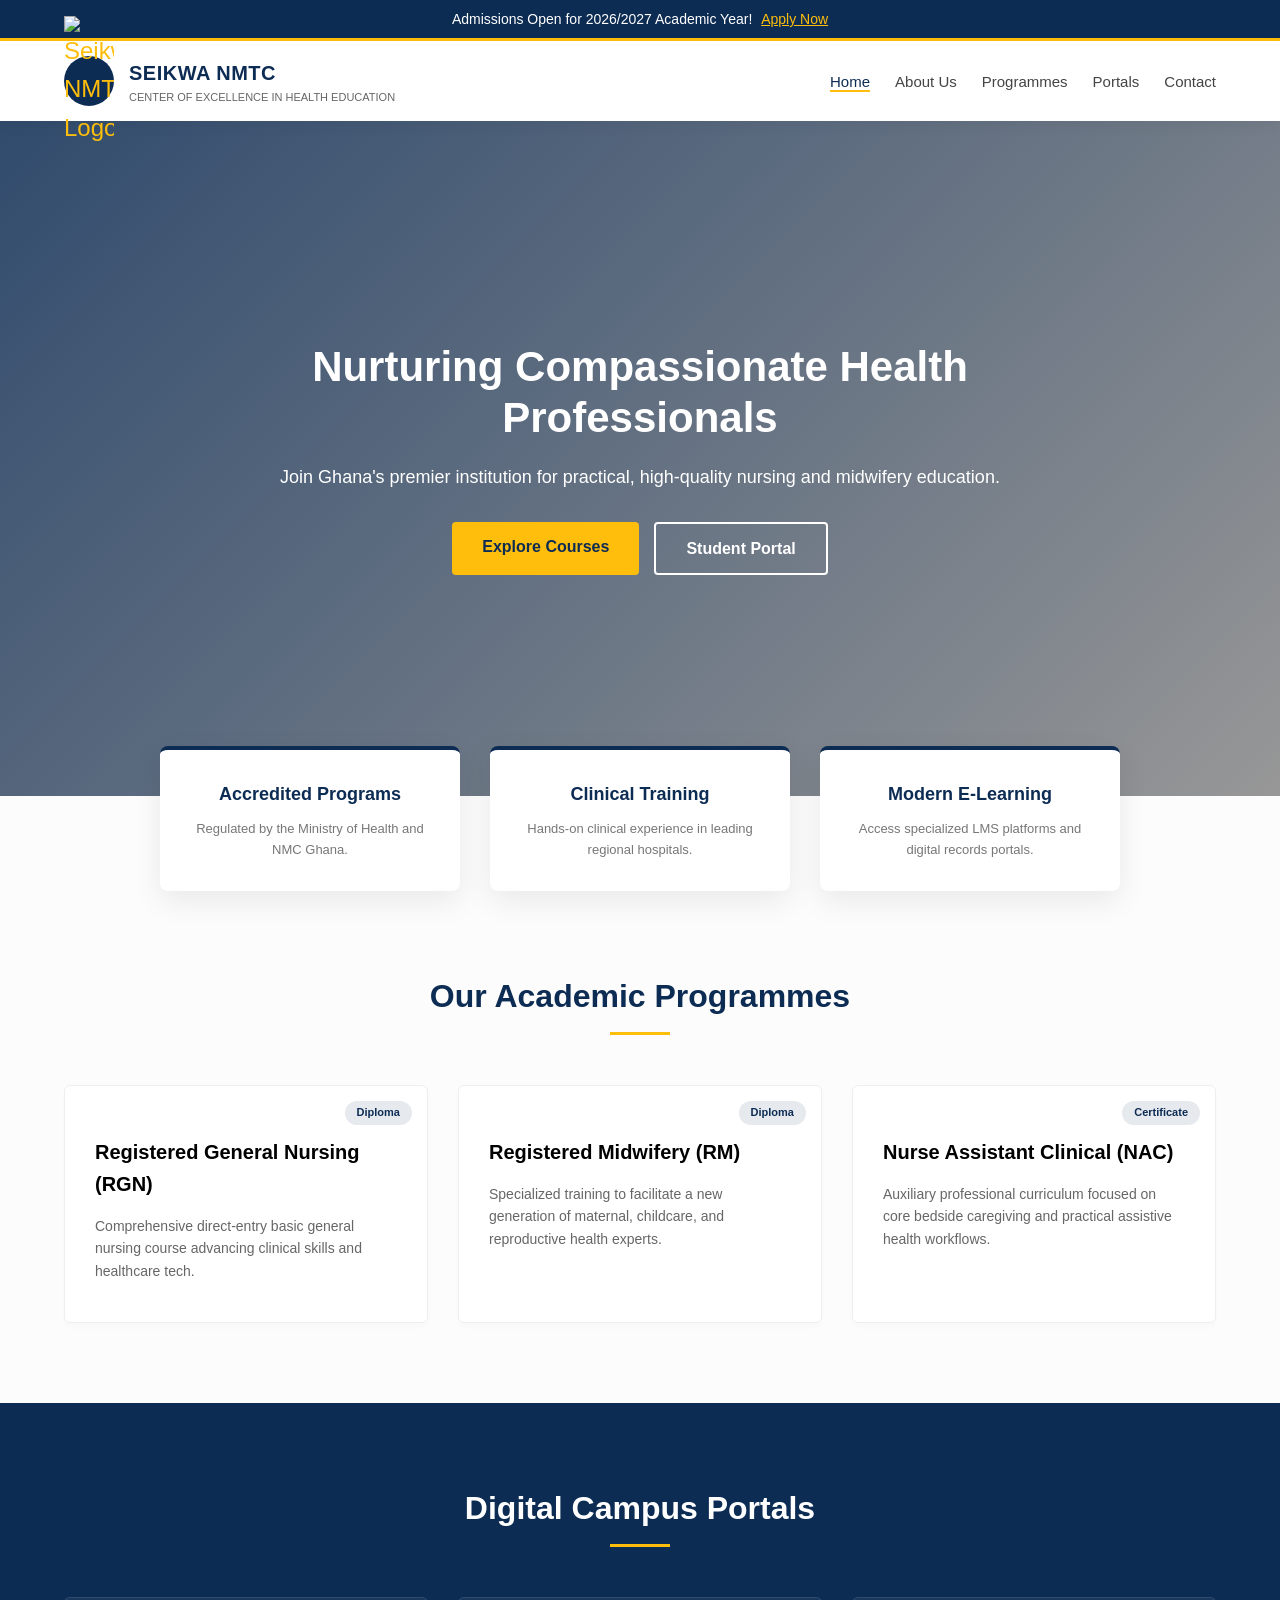
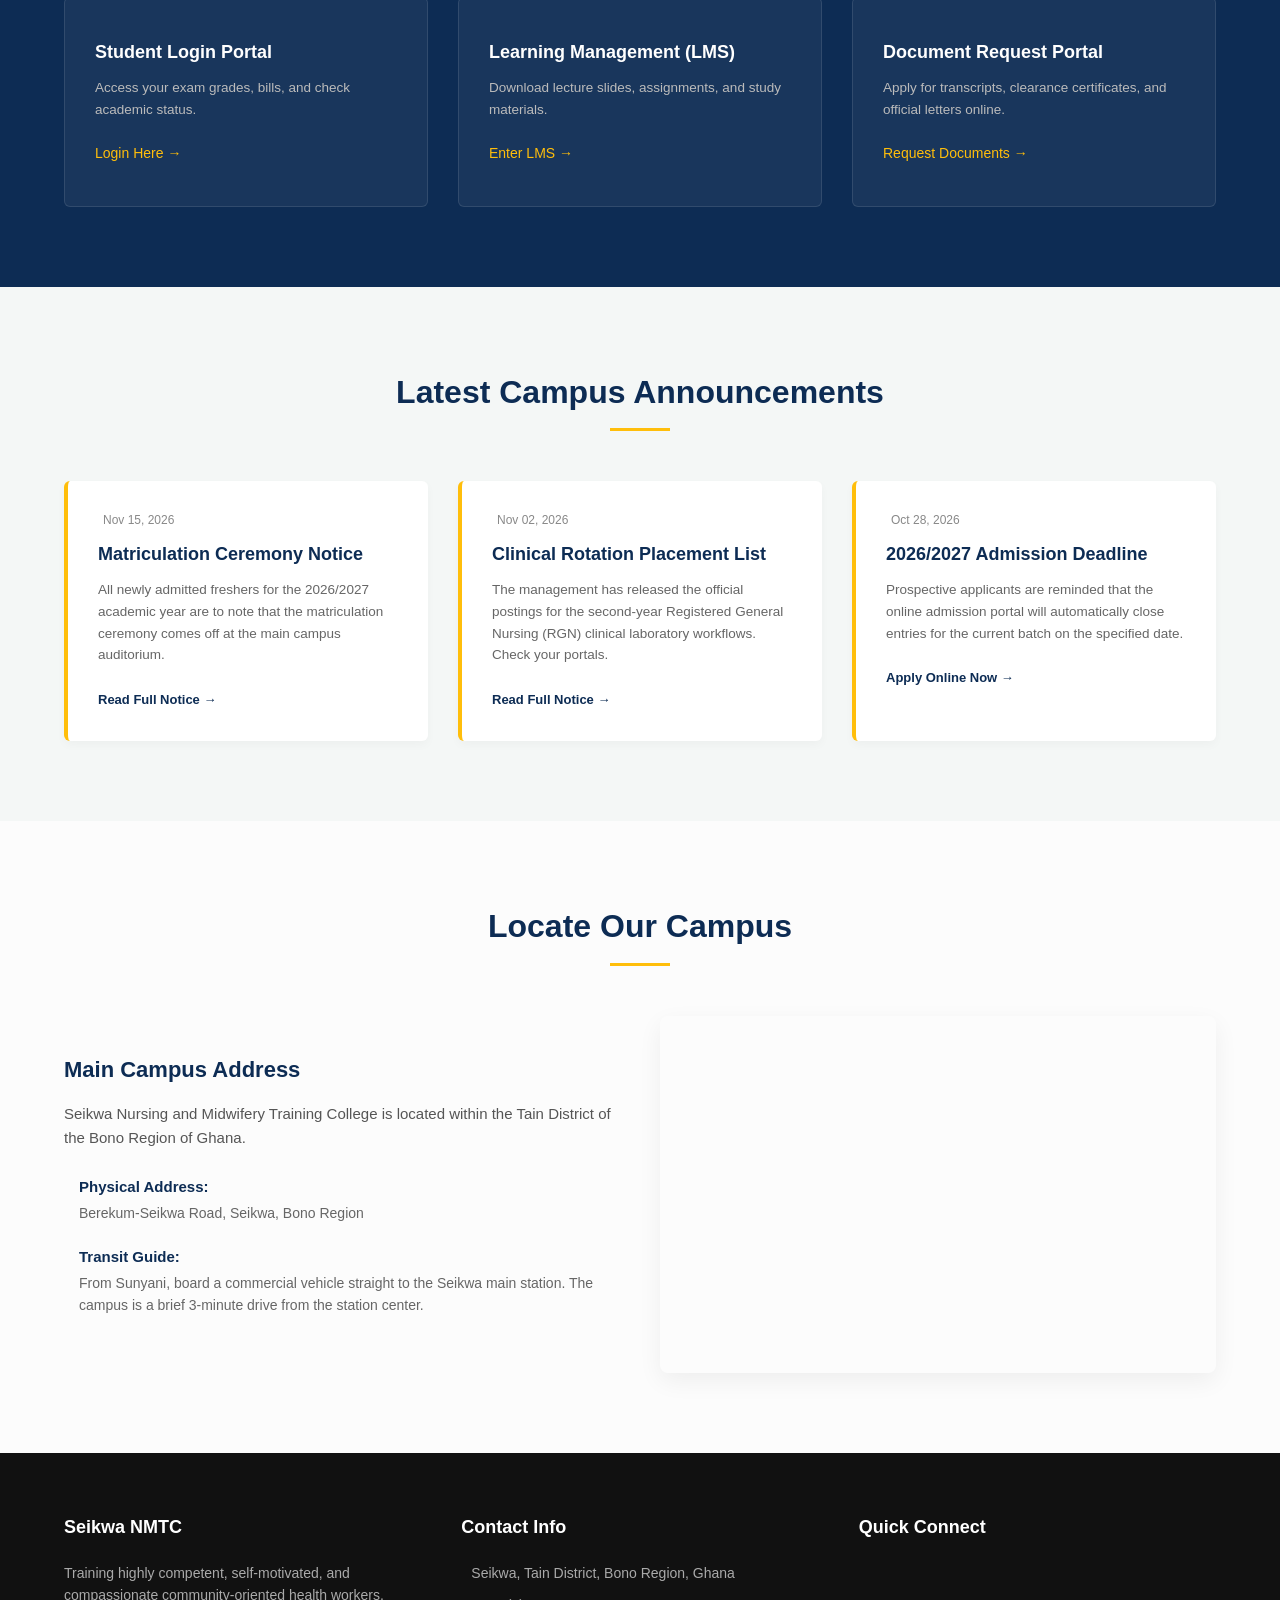
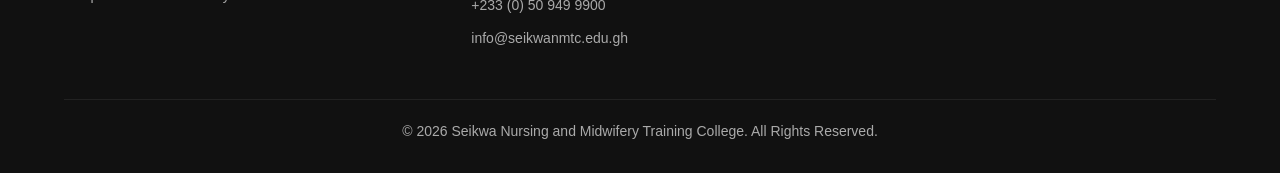
==== index.html @ df24b42f "Add files via upload" ====
<!DOCTYPE html>
<html lang="en">
<head>
    <meta charset="UTF-8">
    <meta name="viewport" content="width=device-width, initial-scale=1.0">
    <title>Seikwa Nursing & Midwifery Training College</title>
    <link rel="stylesheet" href="style.css">
    <!-- Font Awesome for decorative icons -->
    <link rel="stylesheet" href="style.css">

</head>
<body>

    <!-- STU Style Decorative Notice Bar -->
    <div class="top-bar">
        <p><i class="fa-solid fa-bullhorn"></i> Admissions Open for 2026/2027 Academic Year! <a href="#admissions">Apply Now</a></p>
    </div>

    <!-- Main Navigation Header -->
    <header>
        
<div class="logo-area">
            <div class="logo-placeholder">
                <!-- ADD IMAGE CODE HERE -->
                <img src="images/school-logo.png" alt="Seikwa NMTC Logo" style="width: 50px; height: auto;">
            </div>
            <div class="logo-text">
                <h1>SEIKWA NMTC</h1>
                <p>Center of Excellence in Health Education</p>
            </div>
        </div>
        <nav>
            <ul>
                <li><a href="#" class="active">Home</a></li>
                <li><a href="#about">About Us</a></li>
                <li><a href="#programmes">Programmes</a></li>
                <li><a href="#portals">Portals</a></li>
                <li><a href="#contact">Contact</a></li>
            </ul>
        </nav>
    </header>

    <!-- Hero Showcase Section -->
    <section class="hero">
        <div class="hero-overlay"></div>
        <div class="hero-content">
            <h2>Nurturing Compassionate Health Professionals</h2>
            <p>Join Ghana's premier institution for practical, high-quality nursing and midwifery education.</p>
            <div class="hero-buttons">
                <a href="#programmes" class="btn primary-btn">Explore Courses</a>
                <a href="#portals" class="btn secondary-btn">Student Portal</a>
            </div>
        </div>
    </section>

    <!-- Quick Features / Metrics Info Blocks -->
    <section class="metrics">
        <div class="metric-card">
            <i class="fa-solid fa-graduation-cap"></i>
            <h3>Accredited Programs</h3>
            <p>Regulated by the Ministry of Health and NMC Ghana.</p>
        </div>
        <div class="metric-card">
            <i class="fa-solid fa-hospital-user"></i>
            <h3>Clinical Training</h3>
            <p>Hands-on clinical experience in leading regional hospitals.</p>
        </div>
        <div class="metric-card">
            <i class="fa-solid fa-laptop-code"></i>
            <h3>Modern E-Learning</h3>
            <p>Access specialized LMS platforms and digital records portals.</p>
        </div>
    </section>

    <!-- Academic Programmes Section -->
    <section id="programmes" class="section-padding">
        <div class="container">
            <h2 class="section-title">Our Academic Programmes</h2>
            <div class="grid-3">
                <div class="program-card">
                    <div class="prog-tag">Diploma</div>
                    <h3>Registered General Nursing (RGN)</h3>
                    <p>Comprehensive direct-entry basic general nursing course advancing clinical skills and healthcare tech.</p>
                </div>
                <div class="program-card">
                    <div class="prog-tag">Diploma</div>
                    <h3>Registered Midwifery (RM)</h3>
                    <p>Specialized training to facilitate a new generation of maternal, childcare, and reproductive health experts.</p>
                </div>
                <div class="program-card">
                    <div class="prog-tag">Certificate</div>
                    <h3>Nurse Assistant Clinical (NAC)</h3>
                    <p>Auxiliary professional curriculum focused on core bedside caregiving and practical assistive health workflows.</p>
                </div>
            </div>
        </div>
    </section>

    <!-- Quick Portals Grid (Inspired by STU Portal Dashboards) -->
    <section id="portals" class="portal-section">
        <div class="container">
            <h2 class="section-title white-text">Digital Campus Portals</h2>
            <div class="grid-3">
                <div class="portal-box">
                    <i class="fa-solid fa-user-graduate"></i>
                    <h4>Student Login Portal</h4>
                    <p>Access your exam grades, bills, and check academic status.</p>
                    <a href="#" class="portal-link">Login Here →</a>
                </div>
                <div class="portal-box">
                    <i class="fa-solid fa-book-open-reader"></i>
                    <h4>Learning Management (LMS)</h4>
                    <p>Download lecture slides, assignments, and study materials.</p>
                    <a href="#" class="portal-link">Enter LMS →</a>
                </div>
                <div class="portal-box">
                    <i class="fa-solid fa-file-invoice"></i>
                    <h4>Document Request Portal</h4>
                    <p>Apply for transcripts, clearance certificates, and official letters online.</p>
                    <a href="#" class="portal-link">Request Documents →</a>
                </div>
            </div>
        </div>
    </section>
        <!-- Campus News & Announcements Noticeboard (STU Style Layout) -->
    <section id="news" class="section-padding background-light">
        <div class="container">
            <h2 class="section-title">Latest Campus Announcements</h2>
            <div class="grid-3">
                <div class="news-card">
                    <div class="news-date"><i class="fa-regular fa-calendar"></i> Nov 15, 2026</div>
                    <h3>Matriculation Ceremony Notice</h3>
                    <p>All newly admitted freshers for the 2026/2027 academic year are to note that the matriculation ceremony comes off at the main campus auditorium.</p>
                    <a href="#" class="read-more">Read Full Notice →</a>
                </div>
                <div class="news-card">
                    <div class="news-date"><i class="fa-regular fa-calendar"></i> Nov 02, 2026</div>
                    <h3>Clinical Rotation Placement List</h3>
                    <p>The management has released the official postings for the second-year Registered General Nursing (RGN) clinical laboratory workflows. Check your portals.</p>
                    <a href="#" class="read-more">Read Full Notice →</a>
                </div>
                <div class="news-card">
                    <div class="news-date"><i class="fa-regular fa-calendar"></i> Oct 28, 2026</div>
                    <h3>2026/2027 Admission Deadline</h3>
                    <p>Prospective applicants are reminded that the online admission portal will automatically close entries for the current batch on the specified date.</p>
                    <a href="apply.html" class="read-more">Apply Online Now →</a>
                </div>
            </div>
        </div>
    </section>

    <!-- Geographic Location & Transit Section -->
    <section id="location" class="section-padding">
        <div class="container">
            <h2 class="section-title">Locate Our Campus</h2>
            <div class="location-wrapper">
                <div class="location-info">
                    <h3>Main Campus Address</h3>
                    <p>Seikwa Nursing and Midwifery Training College is located within the Tain District of the Bono Region of Ghana.</p>
                    <div class="direction-item">
                        <i class="fa-solid fa-map-location-dot"></i>
                        <div>
                            <strong>Physical Address:</strong>
                            <p>Berekum-Seikwa Road, Seikwa, Bono Region</p>
                        </div>
                    </div>
                    <div class="direction-item">
                        <i class="fa-solid fa-bus"></i>
                        <div>
                            <strong>Transit Guide:</strong>
                            <p>From Sunyani, board a commercial vehicle straight to the Seikwa main station. The campus is a brief 3-minute drive from the station center.</p>
                        </div>
                    </div>
                </div>
                <!-- Interactive Embedded Map Holder -->
                <div class="map-container">
                    <iframe src="https://google.com" width="100%" height="350" style="border:0; border-radius: 8px;" allowfullscreen="" loading="lazy" referrerpolicy="no-referrer-when-downgrade"></iframe>
                </div>
            </div>
        </div>
    </section>


    <!-- Footer Area -->
    <footer id="contact">
        <div class="footer-grid">
            <div>
                <h3>Seikwa NMTC</h3>
                <p>Training highly competent, self-motivated, and compassionate community-oriented health workers.</p>
            </div>
            <div>
                <h3>Contact Info</h3>
                <p><i class="fa-solid fa-location-dot"></i> Seikwa, Tain District, Bono Region, Ghana</p>
                <p><i class="fa-solid fa-phone"></i> +233 (0) 50 949 9900</p>
                <p><i class="fa-solid fa-envelope"></i> info@seikwanmtc.edu.gh</p>
            </div>
            <div>
                <h3>Quick Connect</h3>
                <div class="social-icons">
                    <a href="#"><i class="fa-brands fa-facebook"></i></a>
                    <a href="#"><i class="fa-brands fa-twitter"></i></a>
                    <a href="#"><i class="fa-brands fa-linkedin"></i></a>
                </div>
            </div>
        </div>
        <div class="footer-bottom">
            <p>&copy; 2026 Seikwa Nursing and Midwifery Training College. All Rights Reserved.</p>
        </div>
    </footer>

</body>
</html>
---- style.css ----
/* Universal Base Reset */
@import url('https://googleapis.com');

* {
    margin: 0;
    padding: 0;
    box-sizing: border-box;
    font-family: 'Poppins', sans-serif;
    scroll-behavior: smooth;
}

body {
    background-color: #fcfcfc;
    color: #333;
    line-height: 1.6;
}

/* Decorative Top Notice Bar */
.top-bar {
    background-color: #0d2c54; /* Deep Corporate Blue */
    color: #fff;
    padding: 8px 20px;
    text-align: center;
    font-size: 14px;
    font-weight: 500;
    border-bottom: 3px solid #ffbe0b; /* Bright Accent Gold */
}
.top-bar a {
    color: #ffbe0b;
    text-decoration: underline;
    margin-left: 5px;
}

/* Header & Navigation */
header {
    background: #fff;
    display: flex;
    justify-content: space-between;
    align-items: center;
    padding: 15px 5%;
    box-shadow: 0 4px 15px rgba(0,0,0,0.05);
    position: sticky;
    top: 0;
    z-index: 1000;
}
.logo-area {
    display: flex;
    align-items: center;
    gap: 15px;
}
.logo-placeholder {
    background: #0d2c54;
    color: #ffbe0b;
    width: 50px;
    height: 50px;
    border-radius: 50%;
    display: flex;
    justify-content: center;
    align-items: center;
    font-size: 24px;
}
.logo-text h1 {
    font-size: 20px;
    color: #0d2c54;
    font-weight: 700;
    letter-spacing: 0.5px;
}
.logo-text p {
    font-size: 11px;
    color: #666;
    text-transform: uppercase;
}
nav ul {
    display: flex;
    list-style: none;
    gap: 25px;
}
nav ul li a {
    text-decoration: none;
    color: #444;
    font-weight: 500;
    font-size: 15px;
    transition: color 0.3s;
}
nav ul li a:hover, nav ul li a.active {
    color: #0d2c54;
    border-bottom: 2px solid #ffbe0b;
}

/* Hero Section with Decorative Overlay */
.hero {
    background: url('https://unsplash.com') no-repeat center center/cover;
    height: 75vh;
    position: relative;
    display: flex;
    align-items: center;
    justify-content: center;
    text-align: center;
    color: #fff;
}
.hero-overlay {
    position: absolute;
    top:0; left:0; width:100%; height:100%;
    background: linear-gradient(135deg, rgba(13, 44, 84, 0.85), rgba(0, 0, 0, 0.4));
}
.hero-content {
    position: relative;
    z-index: 2;
    max-width: 800px;
    padding: 0 20px;
}
.hero-content h2 {
    font-size: 42px;
    font-weight: 700;
    margin-bottom: 20px;
    line-height: 1.2;
}
.hero-content p {
    font-size: 18px;
    margin-bottom: 30px;
    font-weight: 300;
}
.hero-buttons {
    display: flex;
    justify-content: center;
    gap: 15px;
}
.btn {
    padding: 12px 30px;
    text-decoration: none;
    font-weight: 600;
    border-radius: 4px;
    transition: transform 0.2s, background 0.3s;
}
.primary-btn {
    background: #ffbe0b;
    color: #0d2c54;
}
.secondary-btn {
    background: transparent;
    color: #fff;
    border: 2px solid #fff;
}
.btn:hover {
    transform: translateY(-3px);
}
.primary-btn:hover { background: #e0a600; }
.secondary-btn:hover { background: #fff; color: #0d2c54; }

/* Metrics Section Blocks */
.metrics {
    display: flex;
    justify-content: center;
    gap: 30px;
    padding: 0 5%;
    margin-top: -50px;
    position: relative;
    z-index: 5;
}
.metric-card {
    background: #fff;
    padding: 30px;
    border-radius: 8px;
    box-shadow: 0 10px 30px rgba(0,0,0,0.08);
    width: 300px;
    text-align: center;
    border-top: 4px solid #0d2c54;
    transition: transform 0.3s;
}
.metric-card:hover { transform: translateY(-5px); }
.metric-card i {
    font-size: 35px;
    color: #ffbe0b;
    margin-bottom: 15px;
}
.metric-card h3 { font-size: 18px; margin-bottom: 10px; color: #0d2c54; }
.metric-card p { font-size: 13px; color: #777; }

/* Reusable Layout utilities */
.section-padding { padding: 80px 5%; }
.container { max-width: 1200px; margin: 0 auto; }
.section-title {
    text-align: center;
    font-size: 32px;
    color: #0d2c54;
    margin-bottom: 50px;
    position: relative;
}
.section-title::after {
    content: '';
    display: block;
    width: 60px;
    height: 3px;
    background: #ffbe0b;
    margin: 10px auto 0;
}
.grid-3 {
    display: grid;
    grid-template-columns: repeat(auto-fit, minmax(300px, 1fr));
    gap: 30px;
}

/* Program Cards Decoration */
.program-card {
    background: #fff;
    padding: 40px 30px;
    border-radius: 6px;
    border: 1px solid #eee;
    box-shadow: 0 4px 6px rgba(0,0,0,0.02);
    position: relative;
    overflow: hidden;
}
.prog-tag {
    position: absolute;
    top: 15px; right: 15px;
    background: rgba(13, 44, 84, 0.1);
    color: #0d2c54;
    padding: 3px 12px;
    border-radius: 20px;
    font-size: 11px;
    font-weight: 600;
}
.program-card h3 { color: #000; font-size: 20px; margin-bottom: 15px; margin-top: 10px; }
.program-card p { color: #666; font-size: 14px; }

/* Campus Portals Section (STU Themed Blue Grid) */
.portal-section {
    background: #0d2c54;
    padding: 80px 5%;
}
.white-text { color: #fff; }
.portal-box {
    background: rgba(255,255,255,0.05);
    padding: 40px 30px;
    border-radius: 6px;
    border: 1px solid rgba(255,255,255,0.1);
    text-align: left;
    transition: background 0.3s;
}
.portal-box:hover { background: rgba(255,255,255,0.1); }
.portal-box i { font-size: 40px; color: #ffbe0b; margin-bottom: 20px; }
.portal-box h4 { color: #fff; font-size: 18px; margin-bottom: 10px; }
.portal-box p { color: #bbb; font-size: 13.5px; margin-bottom: 20px; }
.portal-box .portal-link { color: #ffbe0b; text-decoration: none; font-weight: 500; font-size: 14px; }

/* Footer Design */
footer {
    background: #111;
    color: #aaa;
    padding: 60px 5% 20px;
}
.footer-grid {
    max-width: 1200px;
    margin: 0 auto;
    display: grid;
    grid-template-columns: repeat(auto-fit, minmax(250px, 1fr));
    gap: 40px;
    padding-bottom: 40px;
    border-bottom: 1px solid #222;
}
footer h3 { color: #fff; margin-bottom: 20px; font-size: 18px; }
footer p { font-size: 14px; margin-bottom: 10px; }
footer p i { color: #ffbe0b; margin-right: 10px; }
.social-icons a {
    color: #fff;
    font-size: 20px;
    margin-right: 15px;
    transition: color 0.3s;
}
.social-icons a:hover { color: #ffbe0b; }
.footer-bottom {
    text-align: center;
    padding-top: 20px;
    font-size: 12px;
}
/* Announcements & Noticeboard Custom Styling */
.background-light {
    background-color: #f4f7f6;
}
.news-card {
    background: #fff;
    padding: 30px;
    border-radius: 6px;
    box-shadow: 0 4px 10px rgba(0,0,0,0.03);
    border-left: 4px solid #ffbe0b; /* Decorative Accent Gold Line */
    transition: transform 0.3s ease;
}
.news-card:hover {
    transform: translateY(-5px);
}
.news-date {
    font-size: 12px;
    color: #888;
    margin-bottom: 12px;
    font-weight: 500;
}
.news-date i {
    color: #0d2c54;
    margin-right: 5px;
}
.news-card h3 {
    font-size: 18px;
    color: #0d2c54;
    margin-bottom: 12px;
    line-height: 1.4;
}
.news-card p {
    font-size: 13.5px;
    color: #666;
    margin-bottom: 20px;
}
.read-more {
    font-size: 13px;
    font-weight: 600;
    color: #0d2c54;
    text-decoration: none;
    transition: color 0.2s;
}
.read-more:hover {
    color: #ffbe0b;
}

/* Location split section grid setup */
.location-wrapper {
    display: grid;
    grid-template-columns: 1fr 1fr;
    gap: 40px;
    align-items: center;
}
.location-info h3 {
    color: #0d2c54;
    font-size: 22px;
    margin-bottom: 15px;
}
.location-info > p {
    color: #555;
    font-size: 15px;
    margin-bottom: 25px;
}
.direction-item {
    display: flex;
    gap: 15px;
    margin-bottom: 20px;
}
.direction-item i {
    font-size: 24px;
    color: #ffbe0b;
    margin-top: 3px;
}
.direction-item strong {
    display: block;
    color: #0d2c54;
    font-size: 15px;
    margin-bottom: 3px;
}
.direction-item p {
    font-size: 14px;
    color: #666;
}
.map-container {
    box-shadow: 0 8px 24px rgba(0,0,0,0.06);
    border-radius: 8px;
    overflow: hidden;
}

/* Mobile fix for the map area layout split */
@media (max-width: 768px) {
    .location-wrapper {
        grid-template-columns: 1fr;
        gap: 30px;
    }
}
---- style.css ----
/* Universal Base Reset */
@import url('https://googleapis.com');

* {
    margin: 0;
    padding: 0;
    box-sizing: border-box;
    font-family: 'Poppins', sans-serif;
    scroll-behavior: smooth;
}

body {
    background-color: #fcfcfc;
    color: #333;
    line-height: 1.6;
}

/* Decorative Top Notice Bar */
.top-bar {
    background-color: #0d2c54; /* Deep Corporate Blue */
    color: #fff;
    padding: 8px 20px;
    text-align: center;
    font-size: 14px;
    font-weight: 500;
    border-bottom: 3px solid #ffbe0b; /* Bright Accent Gold */
}
.top-bar a {
    color: #ffbe0b;
    text-decoration: underline;
    margin-left: 5px;
}

/* Header & Navigation */
header {
    background: #fff;
    display: flex;
    justify-content: space-between;
    align-items: center;
    padding: 15px 5%;
    box-shadow: 0 4px 15px rgba(0,0,0,0.05);
    position: sticky;
    top: 0;
    z-index: 1000;
}
.logo-area {
    display: flex;
    align-items: center;
    gap: 15px;
}
.logo-placeholder {
    background: #0d2c54;
    color: #ffbe0b;
    width: 50px;
    height: 50px;
    border-radius: 50%;
    display: flex;
    justify-content: center;
    align-items: center;
    font-size: 24px;
}
.logo-text h1 {
    font-size: 20px;
    color: #0d2c54;
    font-weight: 700;
    letter-spacing: 0.5px;
}
.logo-text p {
    font-size: 11px;
    color: #666;
    text-transform: uppercase;
}
nav ul {
    display: flex;
    list-style: none;
    gap: 25px;
}
nav ul li a {
    text-decoration: none;
    color: #444;
    font-weight: 500;
    font-size: 15px;
    transition: color 0.3s;
}
nav ul li a:hover, nav ul li a.active {
    color: #0d2c54;
    border-bottom: 2px solid #ffbe0b;
}

/* Hero Section with Decorative Overlay */
.hero {
    background: url('https://unsplash.com') no-repeat center center/cover;
    height: 75vh;
    position: relative;
    display: flex;
    align-items: center;
    justify-content: center;
    text-align: center;
    color: #fff;
}
.hero-overlay {
    position: absolute;
    top:0; left:0; width:100%; height:100%;
    background: linear-gradient(135deg, rgba(13, 44, 84, 0.85), rgba(0, 0, 0, 0.4));
}
.hero-content {
    position: relative;
    z-index: 2;
    max-width: 800px;
    padding: 0 20px;
}
.hero-content h2 {
    font-size: 42px;
    font-weight: 700;
    margin-bottom: 20px;
    line-height: 1.2;
}
.hero-content p {
    font-size: 18px;
    margin-bottom: 30px;
    font-weight: 300;
}
.hero-buttons {
    display: flex;
    justify-content: center;
    gap: 15px;
}
.btn {
    padding: 12px 30px;
    text-decoration: none;
    font-weight: 600;
    border-radius: 4px;
    transition: transform 0.2s, background 0.3s;
}
.primary-btn {
    background: #ffbe0b;
    color: #0d2c54;
}
.secondary-btn {
    background: transparent;
    color: #fff;
    border: 2px solid #fff;
}
.btn:hover {
    transform: translateY(-3px);
}
.primary-btn:hover { background: #e0a600; }
.secondary-btn:hover { background: #fff; color: #0d2c54; }

/* Metrics Section Blocks */
.metrics {
    display: flex;
    justify-content: center;
    gap: 30px;
    padding: 0 5%;
    margin-top: -50px;
    position: relative;
    z-index: 5;
}
.metric-card {
    background: #fff;
    padding: 30px;
    border-radius: 8px;
    box-shadow: 0 10px 30px rgba(0,0,0,0.08);
    width: 300px;
    text-align: center;
    border-top: 4px solid #0d2c54;
    transition: transform 0.3s;
}
.metric-card:hover { transform: translateY(-5px); }
.metric-card i {
    font-size: 35px;
    color: #ffbe0b;
    margin-bottom: 15px;
}
.metric-card h3 { font-size: 18px; margin-bottom: 10px; color: #0d2c54; }
.metric-card p { font-size: 13px; color: #777; }

/* Reusable Layout utilities */
.section-padding { padding: 80px 5%; }
.container { max-width: 1200px; margin: 0 auto; }
.section-title {
    text-align: center;
    font-size: 32px;
    color: #0d2c54;
    margin-bottom: 50px;
    position: relative;
}
.section-title::after {
    content: '';
    display: block;
    width: 60px;
    height: 3px;
    background: #ffbe0b;
    margin: 10px auto 0;
}
.grid-3 {
    display: grid;
    grid-template-columns: repeat(auto-fit, minmax(300px, 1fr));
    gap: 30px;
}

/* Program Cards Decoration */
.program-card {
    background: #fff;
    padding: 40px 30px;
    border-radius: 6px;
    border: 1px solid #eee;
    box-shadow: 0 4px 6px rgba(0,0,0,0.02);
    position: relative;
    overflow: hidden;
}
.prog-tag {
    position: absolute;
    top: 15px; right: 15px;
    background: rgba(13, 44, 84, 0.1);
    color: #0d2c54;
    padding: 3px 12px;
    border-radius: 20px;
    font-size: 11px;
    font-weight: 600;
}
.program-card h3 { color: #000; font-size: 20px; margin-bottom: 15px; margin-top: 10px; }
.program-card p { color: #666; font-size: 14px; }

/* Campus Portals Section (STU Themed Blue Grid) */
.portal-section {
    background: #0d2c54;
    padding: 80px 5%;
}
.white-text { color: #fff; }
.portal-box {
    background: rgba(255,255,255,0.05);
    padding: 40px 30px;
    border-radius: 6px;
    border: 1px solid rgba(255,255,255,0.1);
    text-align: left;
    transition: background 0.3s;
}
.portal-box:hover { background: rgba(255,255,255,0.1); }
.portal-box i { font-size: 40px; color: #ffbe0b; margin-bottom: 20px; }
.portal-box h4 { color: #fff; font-size: 18px; margin-bottom: 10px; }
.portal-box p { color: #bbb; font-size: 13.5px; margin-bottom: 20px; }
.portal-box .portal-link { color: #ffbe0b; text-decoration: none; font-weight: 500; font-size: 14px; }

/* Footer Design */
footer {
    background: #111;
    color: #aaa;
    padding: 60px 5% 20px;
}
.footer-grid {
    max-width: 1200px;
    margin: 0 auto;
    display: grid;
    grid-template-columns: repeat(auto-fit, minmax(250px, 1fr));
    gap: 40px;
    padding-bottom: 40px;
    border-bottom: 1px solid #222;
}
footer h3 { color: #fff; margin-bottom: 20px; font-size: 18px; }
footer p { font-size: 14px; margin-bottom: 10px; }
footer p i { color: #ffbe0b; margin-right: 10px; }
.social-icons a {
    color: #fff;
    font-size: 20px;
    margin-right: 15px;
    transition: color 0.3s;
}
.social-icons a:hover { color: #ffbe0b; }
.footer-bottom {
    text-align: center;
    padding-top: 20px;
    font-size: 12px;
}
/* Announcements & Noticeboard Custom Styling */
.background-light {
    background-color: #f4f7f6;
}
.news-card {
    background: #fff;
    padding: 30px;
    border-radius: 6px;
    box-shadow: 0 4px 10px rgba(0,0,0,0.03);
    border-left: 4px solid #ffbe0b; /* Decorative Accent Gold Line */
    transition: transform 0.3s ease;
}
.news-card:hover {
    transform: translateY(-5px);
}
.news-date {
    font-size: 12px;
    color: #888;
    margin-bottom: 12px;
    font-weight: 500;
}
.news-date i {
    color: #0d2c54;
    margin-right: 5px;
}
.news-card h3 {
    font-size: 18px;
    color: #0d2c54;
    margin-bottom: 12px;
    line-height: 1.4;
}
.news-card p {
    font-size: 13.5px;
    color: #666;
    margin-bottom: 20px;
}
.read-more {
    font-size: 13px;
    font-weight: 600;
    color: #0d2c54;
    text-decoration: none;
    transition: color 0.2s;
}
.read-more:hover {
    color: #ffbe0b;
}

/* Location split section grid setup */
.location-wrapper {
    display: grid;
    grid-template-columns: 1fr 1fr;
    gap: 40px;
    align-items: center;
}
.location-info h3 {
    color: #0d2c54;
    font-size: 22px;
    margin-bottom: 15px;
}
.location-info > p {
    color: #555;
    font-size: 15px;
    margin-bottom: 25px;
}
.direction-item {
    display: flex;
    gap: 15px;
    margin-bottom: 20px;
}
.direction-item i {
    font-size: 24px;
    color: #ffbe0b;
    margin-top: 3px;
}
.direction-item strong {
    display: block;
    color: #0d2c54;
    font-size: 15px;
    margin-bottom: 3px;
}
.direction-item p {
    font-size: 14px;
    color: #666;
}
.map-container {
    box-shadow: 0 8px 24px rgba(0,0,0,0.06);
    border-radius: 8px;
    overflow: hidden;
}

/* Mobile fix for the map area layout split */
@media (max-width: 768px) {
    .location-wrapper {
        grid-template-columns: 1fr;
        gap: 30px;
    }
}
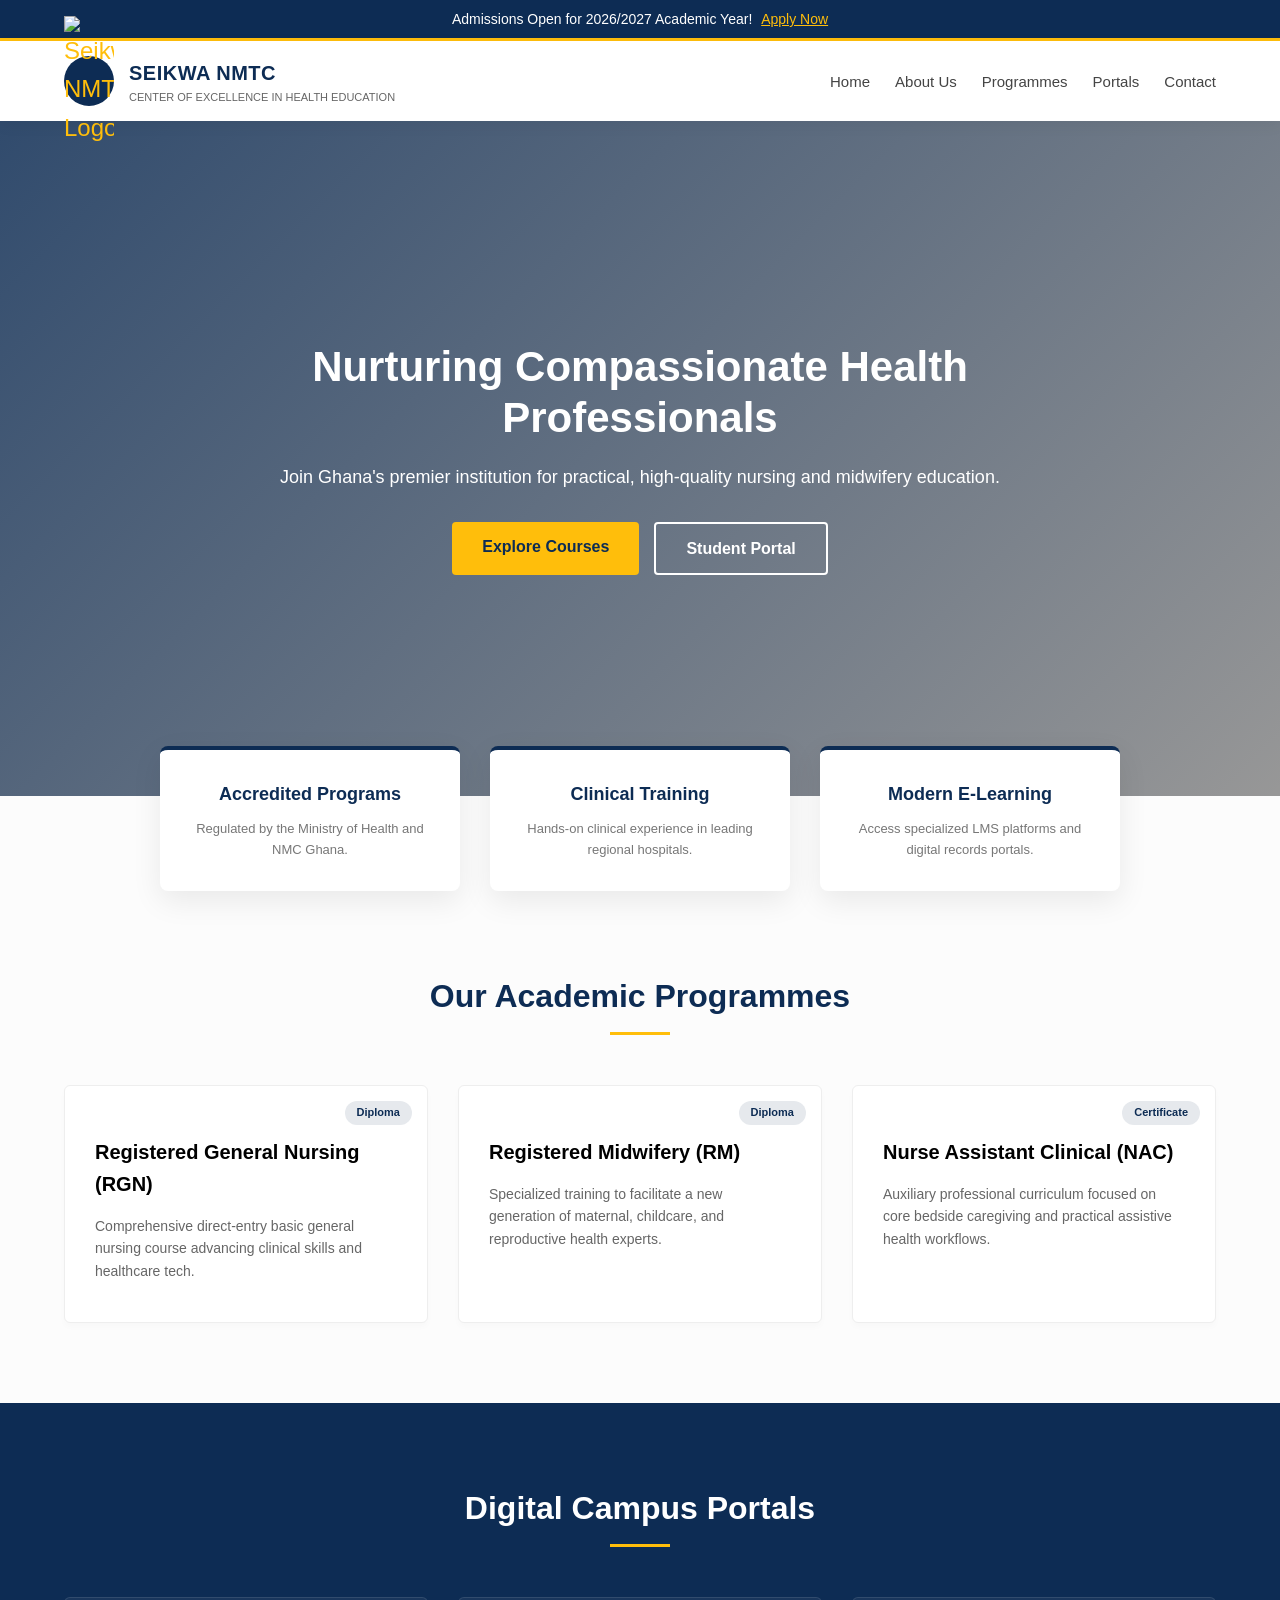
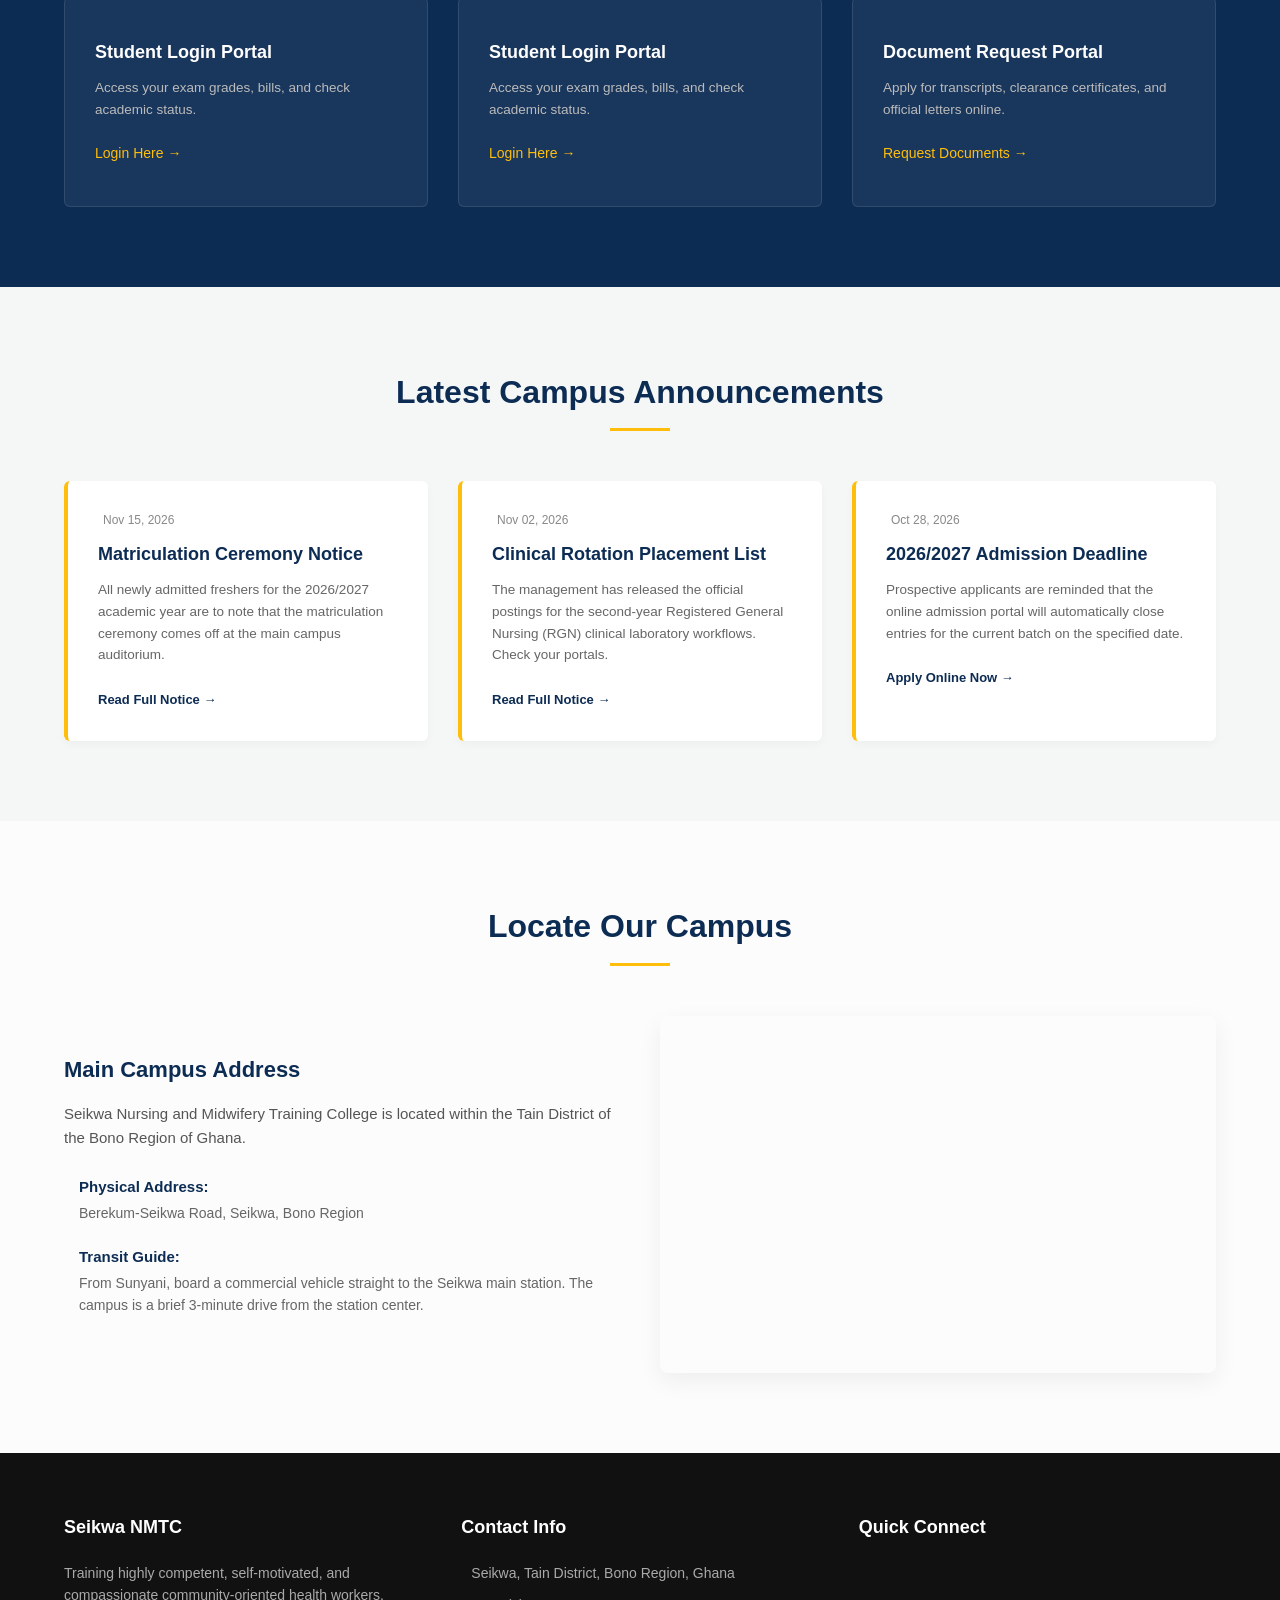
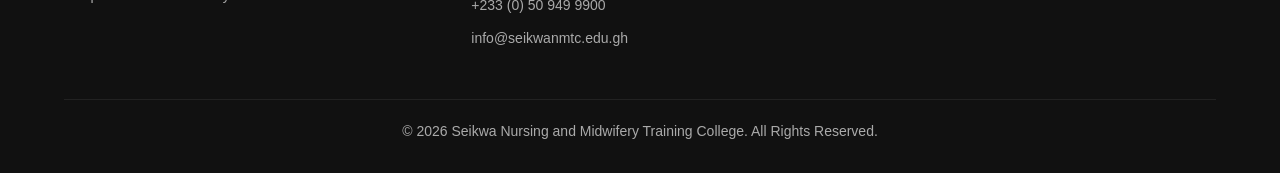
==== commit 8bba6ec3: "Add files via upload" ====
--- a/index.html
+++ b/index.html
@@ -30,14 +30,15 @@
             </div>
         </div>
         <nav>
-            <ul>
-                <li><a href="#" class="active">Home</a></li>
-                <li><a href="#about">About Us</a></li>
-                <li><a href="#programmes">Programmes</a></li>
-                <li><a href="#portals">Portals</a></li>
-                <li><a href="#contact">Contact</a></li>
-            </ul>
-        </nav>
+    <ul>
+        <li><a href="index.html">Home</a></li>
+        <li><a href="about.html">About Us</a></li>
+        <li><a href="#programmes">Programmes</a></li>
+        <li><a href="#portals">Portals</a></li>
+        <li><a href="#contact">Contact</a></li>
+    </ul>
+</nav>
+
     </header>
 
     <!-- Hero Showcase Section -->
@@ -108,11 +109,13 @@
                     <a href="#" class="portal-link">Login Here →</a>
                 </div>
                 <div class="portal-box">
-                    <i class="fa-solid fa-book-open-reader"></i>
-                    <h4>Learning Management (LMS)</h4>
-                    <p>Download lecture slides, assignments, and study materials.</p>
-                    <a href="#" class="portal-link">Enter LMS →</a>
-                </div>
+    <i class="fa-solid fa-user-graduate"></i>
+    <h4>Student Login Portal</h4>
+    <p>Access your exam grades, bills, and check academic status.</p>
+    <!-- UPDATE THIS LINK BELOW -->
+    <a href="portal-login.html" class="portal-link">Login Here →</a>
+</div>
+
                 <div class="portal-box">
                     <i class="fa-solid fa-file-invoice"></i>
                     <h4>Document Request Portal</h4>
--- a/style.css
+++ b/style.css
@@ -370,3 +370,148 @@
         gap: 30px;
     }
 }
+/* Decorative Page Banner Layout Styles */
+.page-banner {
+    background: url('https://unsplash.com') no-repeat center center/cover;
+    height: 30vh;
+    position: relative;
+    display: flex;
+    align-items: center;
+    padding: 0 5%;
+    color: #fff;
+}
+.banner-overlay {
+    position: absolute;
+    top: 0; left: 0; width: 100%; height: 100%;
+    background: linear-gradient(to right, rgba(13, 44, 84, 0.95), rgba(13, 44, 84, 0.4));
+}
+.banner-text {
+    position: relative;
+    z-index: 5;
+}
+.banner-text h2 { font-size: 32px; font-weight: 700; margin-bottom: 5px; }
+.banner-text p a { color: #ffbe0b; text-decoration: none; }
+
+/* About Page Split Grid Layout */
+.about-grid {
+    display: grid;
+    grid-template-columns: 2fr 1fr;
+    gap: 50px;
+}
+.sub-heading {
+    color: #ffbe0b;
+    text-transform: uppercase;
+    font-size: 13px;
+    font-weight: 700;
+    letter-spacing: 1px;
+    display: block;
+    margin-bottom: 5px;
+}
+.about-story h3 { font-size: 28px; color: #0d2c54; margin-bottom: 20px; }
+.about-story p { font-size: 15px; color: #555; margin-bottom: 15px; }
+
+/* Mission / Vision Internal Cards Layout */
+.mv-blocks {
+    display: grid;
+    grid-template-columns: 1fr 1fr;
+    gap: 20px;
+    margin-top: 30px;
+}
+.mv-card {
+    background: #f8faf9;
+    padding: 25px;
+    border-radius: 6px;
+    border-top: 3px solid #ffbe0b;
+}
+.mv-card i { font-size: 24px; color: #0d2c54; margin-bottom: 12px; }
+.mv-card h4 { font-size: 16px; color: #0d2c54; margin-bottom: 8px; }
+.mv-card p { font-size: 13px; color: #666; margin-bottom: 0; }
+
+/* Leadership Directory Sidebar Panel Styles */
+.sidebar-directory {
+    background: #fff;
+    border: 1px solid #eee;
+    padding: 30px;
+    border-radius: 8px;
+    box-shadow: 0 4px 15px rgba(0,0,0,0.02);
+    align-self: start;
+}
+.sidebar-directory h3 { font-size: 18px; color: #0d2c54; margin-bottom: 20px; border-bottom: 2px solid #f4f4f4; padding-bottom: 10px; }
+.leader-tile {
+    display: flex;
+    align-items: center;
+    gap: 15px;
+    margin-bottom: 15px;
+    padding-bottom: 15px;
+    border-bottom: 1px dashed #eee;
+}
+.leader-tile:last-child { border: none; margin: 0; padding: 0; }
+.avatar-box {
+    background: rgba(13, 44, 84, 0.05);
+    color: #0d2c54;
+    width: 45px; height: 45px;
+    border-radius: 50%;
+    display: flex; justify-content: center; align-items: center;
+    font-size: 18px;
+}
+.leader-tile h5 { font-size: 14px; color: #111; }
+.leader-tile p { font-size: 12px; color: #777; }
+
+/* Secure Campus Student Hub Portal Login Layout */
+.portal-body-bg {
+    background: linear-gradient(135deg, #0d2c54 0%, #061529 100%);
+    min-height: 100vh;
+    display: flex;
+    justify-content: center;
+    align-items: center;
+    padding: 20px;
+}
+.login-wrapper-box {
+    background: #fff;
+    width: 100%;
+    max-width: 450px;
+    border-radius: 8px;
+    box-shadow: 0 15px 35px rgba(0,0,0,0.3);
+    padding: 40px 35px;
+    border-top: 5px solid #ffbe0b;
+}
+.login-branding { text-align: center; margin-bottom: 30px; }
+.brand-icon-circle {
+    background: #0d2c54; color: #ffbe0b;
+    width: 65px; height: 65px; border-radius: 50%;
+    display: inline-flex; justify-content: center; align-items: center;
+    font-size: 28px; margin-bottom: 15px;
+}
+.login-branding h2 { font-size: 22px; color: #0d2c54; font-weight: 700; }
+.login-branding p { font-size: 12px; color: #666; margin-top: 3px; }
+
+.input-field-group { margin-bottom: 20px; }
+.input-field-group label { display: block; font-size: 13px; font-weight: 500; color: #333; margin-bottom: 8px; }
+.input-field-group label i { color: #0d2c54; margin-right: 5px; }
+.input-field-group input {
+    width: 100%; padding: 12px 15px; border: 1px solid #ccc; border-radius: 4px;
+    font-size: 14px; outline: none; transition: border 0.3s;
+}
+.input-field-group input:focus { border-color: #0d2c54; box-shadow: 0 0 5px rgba(13,44,84,0.1); }
+
+.login-utilities { display: flex; justify-content: space-between; align-items: center; font-size: 12px; margin-bottom: 25px; }
+.remember-checkbox { color: #555; cursor: pointer; display: flex; align-items: center; gap: 5px; }
+.forgot-pass-link { color: #0d2c54; text-decoration: none; font-weight: 500; }
+
+.login-submit-btn {
+    width: 100%; background: #0d2c54; color: #fff; border: none; padding: 14px;
+    border-radius: 4px; font-size: 15px; font-weight: 600; cursor: pointer;
+    transition: background 0.2s; display: flex; justify-content: center; align-items: center; gap: 10px;
+}
+.login-submit-btn:hover { background: #071930; }
+
+.login-help-footer { margin-top: 30px; border-top: 1px solid #eee; padding-top: 20px; text-align: center; }
+.login-help-footer p { font-size: 11.5px; color: #666; line-height: 1.5; margin-bottom: 15px; }
+.back-home-link { display: inline-block; font-size: 13px; color: #0d2c54; text-decoration: none; font-weight: 500; }
+.back-home-link:hover { text-decoration: underline; }
+
+/* Responsive adjustments for sub-pages */
+@media (max-width: 768px) {
+    .about-grid { grid-template-columns: 1fr; gap: 40px; }
+    .mv-blocks { grid-template-columns: 1fr; }
+}
--- a/style.css
+++ b/style.css
@@ -370,3 +370,148 @@
         gap: 30px;
     }
 }
+/* Decorative Page Banner Layout Styles */
+.page-banner {
+    background: url('https://unsplash.com') no-repeat center center/cover;
+    height: 30vh;
+    position: relative;
+    display: flex;
+    align-items: center;
+    padding: 0 5%;
+    color: #fff;
+}
+.banner-overlay {
+    position: absolute;
+    top: 0; left: 0; width: 100%; height: 100%;
+    background: linear-gradient(to right, rgba(13, 44, 84, 0.95), rgba(13, 44, 84, 0.4));
+}
+.banner-text {
+    position: relative;
+    z-index: 5;
+}
+.banner-text h2 { font-size: 32px; font-weight: 700; margin-bottom: 5px; }
+.banner-text p a { color: #ffbe0b; text-decoration: none; }
+
+/* About Page Split Grid Layout */
+.about-grid {
+    display: grid;
+    grid-template-columns: 2fr 1fr;
+    gap: 50px;
+}
+.sub-heading {
+    color: #ffbe0b;
+    text-transform: uppercase;
+    font-size: 13px;
+    font-weight: 700;
+    letter-spacing: 1px;
+    display: block;
+    margin-bottom: 5px;
+}
+.about-story h3 { font-size: 28px; color: #0d2c54; margin-bottom: 20px; }
+.about-story p { font-size: 15px; color: #555; margin-bottom: 15px; }
+
+/* Mission / Vision Internal Cards Layout */
+.mv-blocks {
+    display: grid;
+    grid-template-columns: 1fr 1fr;
+    gap: 20px;
+    margin-top: 30px;
+}
+.mv-card {
+    background: #f8faf9;
+    padding: 25px;
+    border-radius: 6px;
+    border-top: 3px solid #ffbe0b;
+}
+.mv-card i { font-size: 24px; color: #0d2c54; margin-bottom: 12px; }
+.mv-card h4 { font-size: 16px; color: #0d2c54; margin-bottom: 8px; }
+.mv-card p { font-size: 13px; color: #666; margin-bottom: 0; }
+
+/* Leadership Directory Sidebar Panel Styles */
+.sidebar-directory {
+    background: #fff;
+    border: 1px solid #eee;
+    padding: 30px;
+    border-radius: 8px;
+    box-shadow: 0 4px 15px rgba(0,0,0,0.02);
+    align-self: start;
+}
+.sidebar-directory h3 { font-size: 18px; color: #0d2c54; margin-bottom: 20px; border-bottom: 2px solid #f4f4f4; padding-bottom: 10px; }
+.leader-tile {
+    display: flex;
+    align-items: center;
+    gap: 15px;
+    margin-bottom: 15px;
+    padding-bottom: 15px;
+    border-bottom: 1px dashed #eee;
+}
+.leader-tile:last-child { border: none; margin: 0; padding: 0; }
+.avatar-box {
+    background: rgba(13, 44, 84, 0.05);
+    color: #0d2c54;
+    width: 45px; height: 45px;
+    border-radius: 50%;
+    display: flex; justify-content: center; align-items: center;
+    font-size: 18px;
+}
+.leader-tile h5 { font-size: 14px; color: #111; }
+.leader-tile p { font-size: 12px; color: #777; }
+
+/* Secure Campus Student Hub Portal Login Layout */
+.portal-body-bg {
+    background: linear-gradient(135deg, #0d2c54 0%, #061529 100%);
+    min-height: 100vh;
+    display: flex;
+    justify-content: center;
+    align-items: center;
+    padding: 20px;
+}
+.login-wrapper-box {
+    background: #fff;
+    width: 100%;
+    max-width: 450px;
+    border-radius: 8px;
+    box-shadow: 0 15px 35px rgba(0,0,0,0.3);
+    padding: 40px 35px;
+    border-top: 5px solid #ffbe0b;
+}
+.login-branding { text-align: center; margin-bottom: 30px; }
+.brand-icon-circle {
+    background: #0d2c54; color: #ffbe0b;
+    width: 65px; height: 65px; border-radius: 50%;
+    display: inline-flex; justify-content: center; align-items: center;
+    font-size: 28px; margin-bottom: 15px;
+}
+.login-branding h2 { font-size: 22px; color: #0d2c54; font-weight: 700; }
+.login-branding p { font-size: 12px; color: #666; margin-top: 3px; }
+
+.input-field-group { margin-bottom: 20px; }
+.input-field-group label { display: block; font-size: 13px; font-weight: 500; color: #333; margin-bottom: 8px; }
+.input-field-group label i { color: #0d2c54; margin-right: 5px; }
+.input-field-group input {
+    width: 100%; padding: 12px 15px; border: 1px solid #ccc; border-radius: 4px;
+    font-size: 14px; outline: none; transition: border 0.3s;
+}
+.input-field-group input:focus { border-color: #0d2c54; box-shadow: 0 0 5px rgba(13,44,84,0.1); }
+
+.login-utilities { display: flex; justify-content: space-between; align-items: center; font-size: 12px; margin-bottom: 25px; }
+.remember-checkbox { color: #555; cursor: pointer; display: flex; align-items: center; gap: 5px; }
+.forgot-pass-link { color: #0d2c54; text-decoration: none; font-weight: 500; }
+
+.login-submit-btn {
+    width: 100%; background: #0d2c54; color: #fff; border: none; padding: 14px;
+    border-radius: 4px; font-size: 15px; font-weight: 600; cursor: pointer;
+    transition: background 0.2s; display: flex; justify-content: center; align-items: center; gap: 10px;
+}
+.login-submit-btn:hover { background: #071930; }
+
+.login-help-footer { margin-top: 30px; border-top: 1px solid #eee; padding-top: 20px; text-align: center; }
+.login-help-footer p { font-size: 11.5px; color: #666; line-height: 1.5; margin-bottom: 15px; }
+.back-home-link { display: inline-block; font-size: 13px; color: #0d2c54; text-decoration: none; font-weight: 500; }
+.back-home-link:hover { text-decoration: underline; }
+
+/* Responsive adjustments for sub-pages */
+@media (max-width: 768px) {
+    .about-grid { grid-template-columns: 1fr; gap: 40px; }
+    .mv-blocks { grid-template-columns: 1fr; }
+}
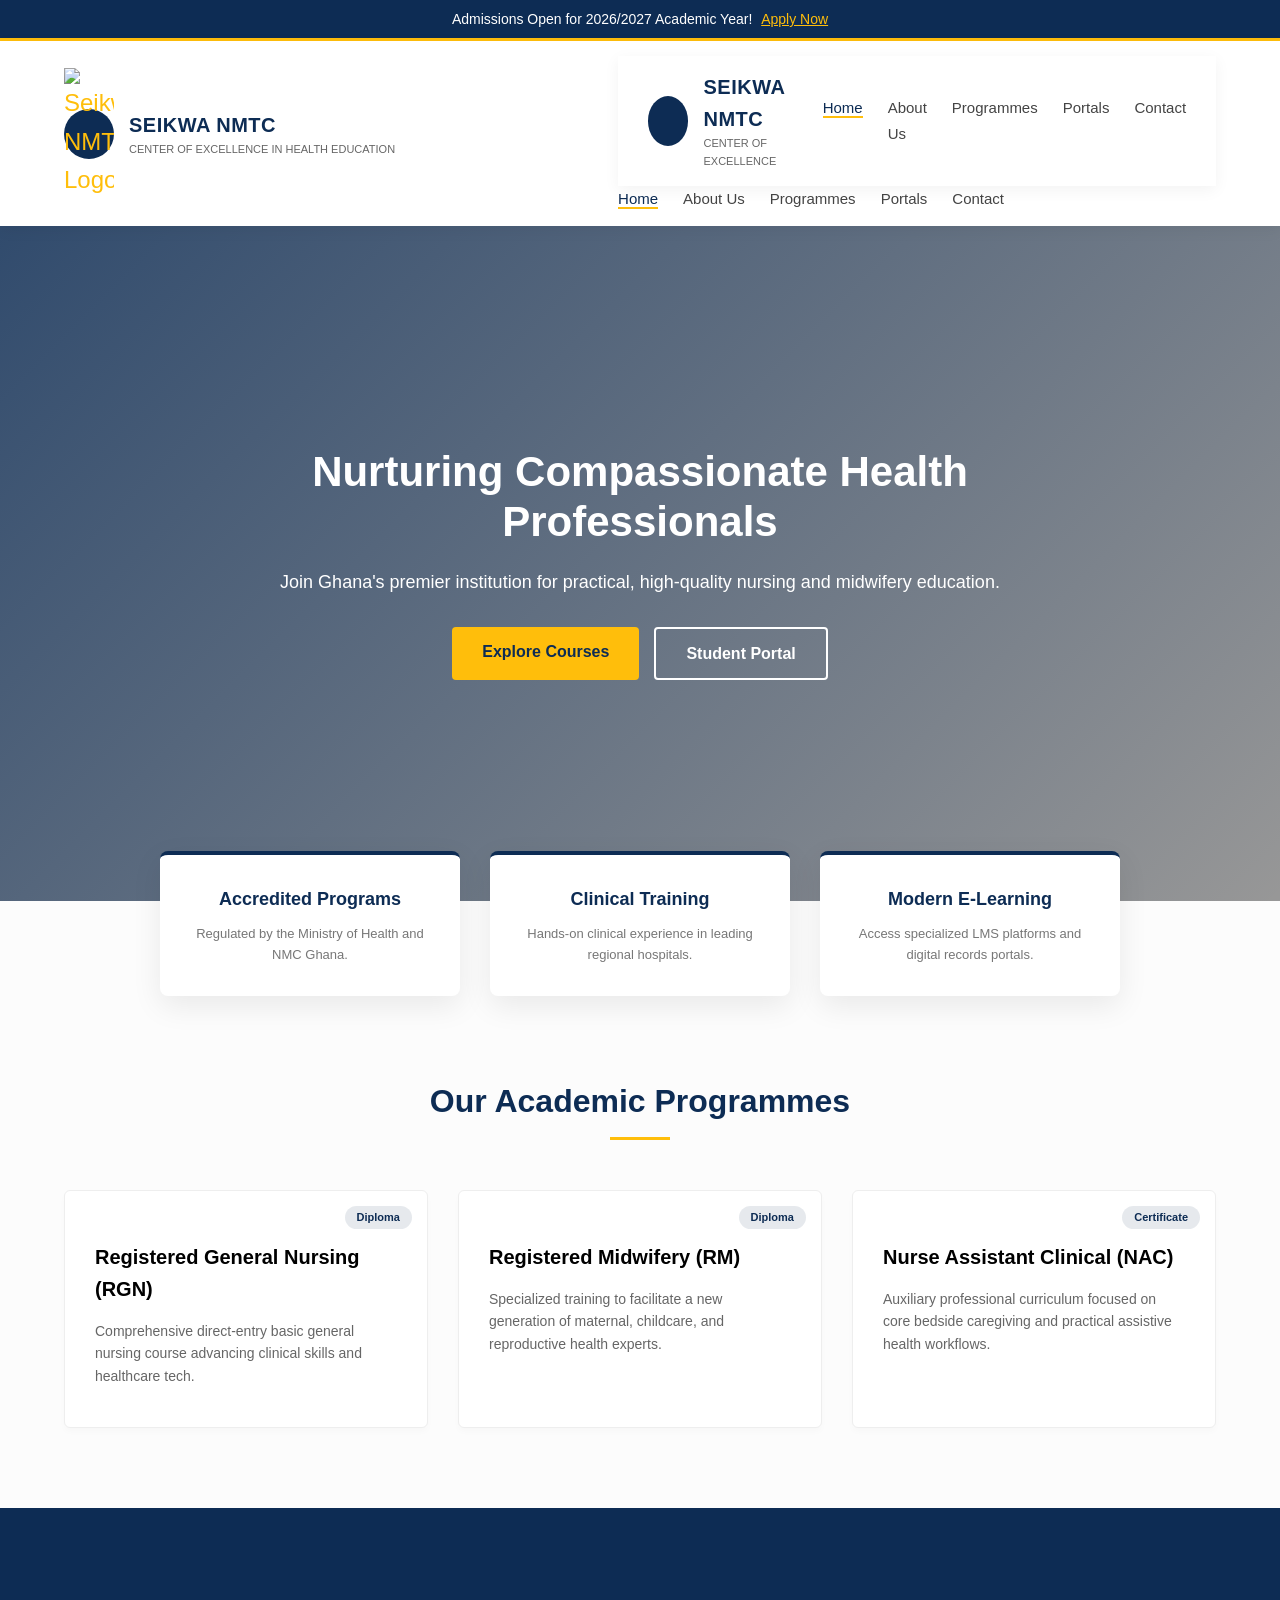
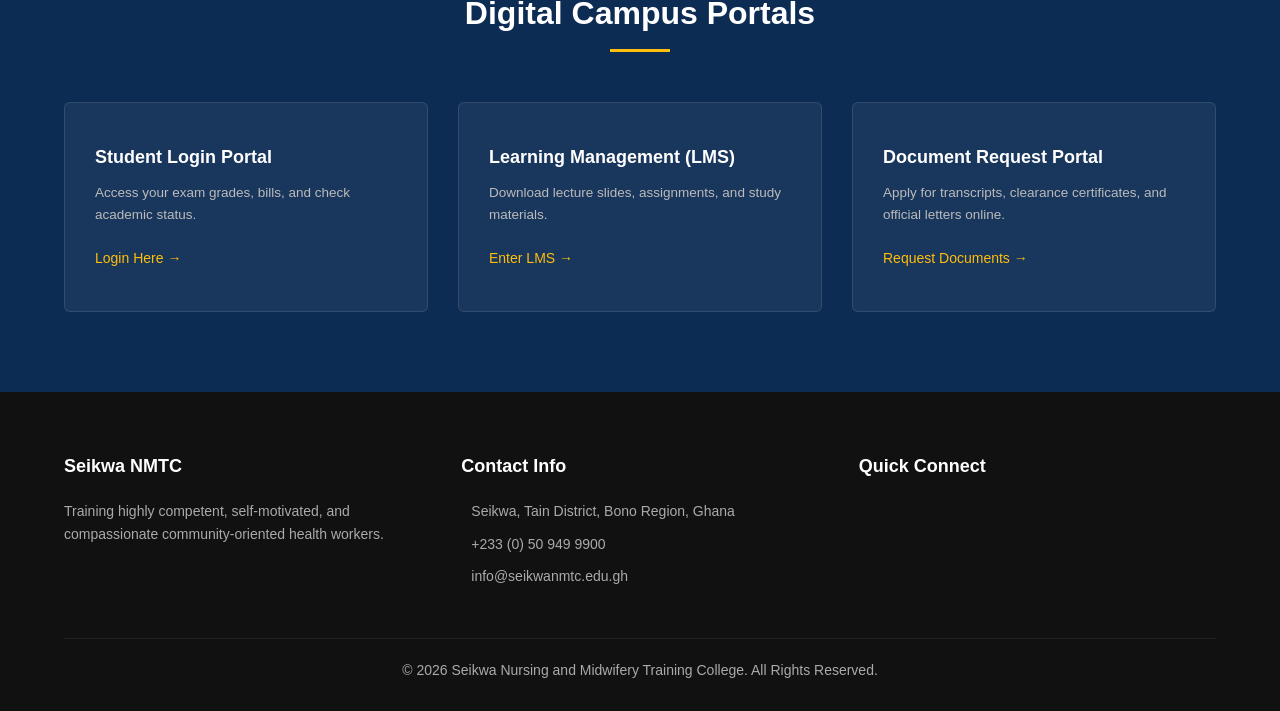
==== commit d3ff2c5c: "Add files via upload" ====
--- a/index.html
+++ b/index.html
@@ -6,8 +6,7 @@
     <title>Seikwa Nursing & Midwifery Training College</title>
     <link rel="stylesheet" href="style.css">
     <!-- Font Awesome for decorative icons -->
-    <link rel="stylesheet" href="style.css">
-
+    
 </head>
 <body>
 
@@ -30,15 +29,41 @@
             </div>
         </div>
         <nav>
-    <ul>
-        <li><a href="index.html">Home</a></li>
-        <li><a href="about.html">About Us</a></li>
-        <li><a href="#programmes">Programmes</a></li>
-        <li><a href="#portals">Portals</a></li>
-        <li><a href="#contact">Contact</a></li>
-    </ul>
-</nav>
+                <!-- Main Navigation Header -->
+    <header>
+        <div class="logo-area">
+            <div class="logo-placeholder"><i class="fa-solid fa-user-nurse"></i></div>
+            <div class="logo-text">
+                <h1>SEIKWA NMTC</h1>
+                <p>Center of Excellence</p>
+            </div>
+        </div>
+        
+        <!-- Added an ID to the navigation container -->
+        <nav id="nav-menu">
+            <ul>
+                <li><a href="index.html" class="active">Home</a></li>
+                <li><a href="about.html">About Us</a></li>
+                <li><a href="index.html#programmes">Programmes</a></li>
+                <li><a href="index.html#portals">Portals</a></li>
+                <li><a href="index.html#contact">Contact</a></li>
+            </ul>
+        </nav>
 
+        <!-- NEW: Decorative Mobile Toggle Hamburger Button -->
+        <div class="mobile-menu-toggle" id="mobile-toggle">
+            <i class="fa-solid fa-bars"></i>
+        </div>
+    </header>
+
+            <ul>
+                <li><a href="#" class="active">Home</a></li>
+                <li><a href="#about">About Us</a></li>
+                <li><a href="#programmes">Programmes</a></li>
+                <li><a href="#portals">Portals</a></li>
+                <li><a href="#contact">Contact</a></li>
+            </ul>
+        </nav>
     </header>
 
     <!-- Hero Showcase Section -->
@@ -109,13 +134,11 @@
                     <a href="#" class="portal-link">Login Here →</a>
                 </div>
                 <div class="portal-box">
-    <i class="fa-solid fa-user-graduate"></i>
-    <h4>Student Login Portal</h4>
-    <p>Access your exam grades, bills, and check academic status.</p>
-    <!-- UPDATE THIS LINK BELOW -->
-    <a href="portal-login.html" class="portal-link">Login Here →</a>
-</div>
-
+                    <i class="fa-solid fa-book-open-reader"></i>
+                    <h4>Learning Management (LMS)</h4>
+                    <p>Download lecture slides, assignments, and study materials.</p>
+                    <a href="#" class="portal-link">Enter LMS →</a>
+                </div>
                 <div class="portal-box">
                     <i class="fa-solid fa-file-invoice"></i>
                     <h4>Document Request Portal</h4>
@@ -125,64 +148,6 @@
             </div>
         </div>
     </section>
-        <!-- Campus News & Announcements Noticeboard (STU Style Layout) -->
-    <section id="news" class="section-padding background-light">
-        <div class="container">
-            <h2 class="section-title">Latest Campus Announcements</h2>
-            <div class="grid-3">
-                <div class="news-card">
-                    <div class="news-date"><i class="fa-regular fa-calendar"></i> Nov 15, 2026</div>
-                    <h3>Matriculation Ceremony Notice</h3>
-                    <p>All newly admitted freshers for the 2026/2027 academic year are to note that the matriculation ceremony comes off at the main campus auditorium.</p>
-                    <a href="#" class="read-more">Read Full Notice →</a>
-                </div>
-                <div class="news-card">
-                    <div class="news-date"><i class="fa-regular fa-calendar"></i> Nov 02, 2026</div>
-                    <h3>Clinical Rotation Placement List</h3>
-                    <p>The management has released the official postings for the second-year Registered General Nursing (RGN) clinical laboratory workflows. Check your portals.</p>
-                    <a href="#" class="read-more">Read Full Notice →</a>
-                </div>
-                <div class="news-card">
-                    <div class="news-date"><i class="fa-regular fa-calendar"></i> Oct 28, 2026</div>
-                    <h3>2026/2027 Admission Deadline</h3>
-                    <p>Prospective applicants are reminded that the online admission portal will automatically close entries for the current batch on the specified date.</p>
-                    <a href="apply.html" class="read-more">Apply Online Now →</a>
-                </div>
-            </div>
-        </div>
-    </section>
-
-    <!-- Geographic Location & Transit Section -->
-    <section id="location" class="section-padding">
-        <div class="container">
-            <h2 class="section-title">Locate Our Campus</h2>
-            <div class="location-wrapper">
-                <div class="location-info">
-                    <h3>Main Campus Address</h3>
-                    <p>Seikwa Nursing and Midwifery Training College is located within the Tain District of the Bono Region of Ghana.</p>
-                    <div class="direction-item">
-                        <i class="fa-solid fa-map-location-dot"></i>
-                        <div>
-                            <strong>Physical Address:</strong>
-                            <p>Berekum-Seikwa Road, Seikwa, Bono Region</p>
-                        </div>
-                    </div>
-                    <div class="direction-item">
-                        <i class="fa-solid fa-bus"></i>
-                        <div>
-                            <strong>Transit Guide:</strong>
-                            <p>From Sunyani, board a commercial vehicle straight to the Seikwa main station. The campus is a brief 3-minute drive from the station center.</p>
-                        </div>
-                    </div>
-                </div>
-                <!-- Interactive Embedded Map Holder -->
-                <div class="map-container">
-                    <iframe src="https://google.com" width="100%" height="350" style="border:0; border-radius: 8px;" allowfullscreen="" loading="lazy" referrerpolicy="no-referrer-when-downgrade"></iframe>
-                </div>
-            </div>
-        </div>
-    </section>
-
 
     <!-- Footer Area -->
     <footer id="contact">
@@ -210,6 +175,10 @@
             <p>&copy; 2026 Seikwa Nursing and Midwifery Training College. All Rights Reserved.</p>
         </div>
     </footer>
+        <script src="script.js"></script>
+</body>
+</html>
+
 
 </body>
 </html>
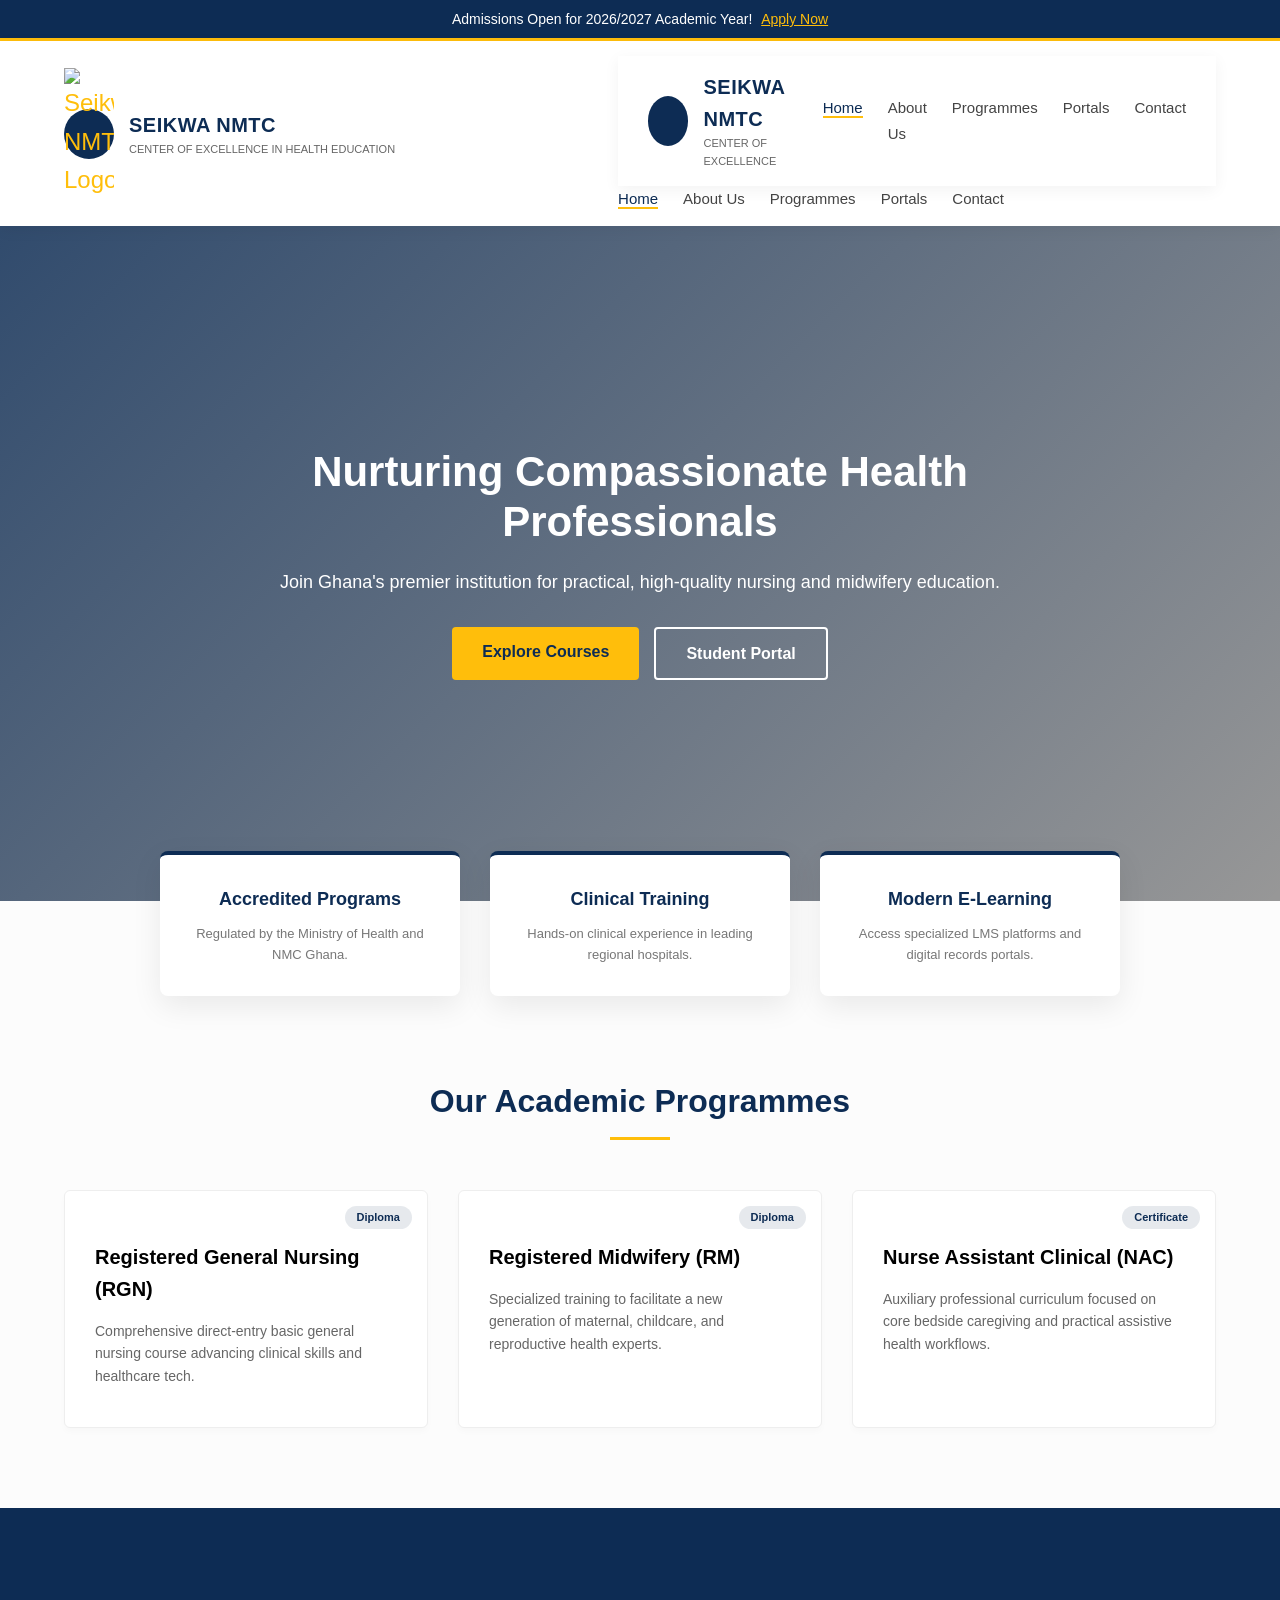
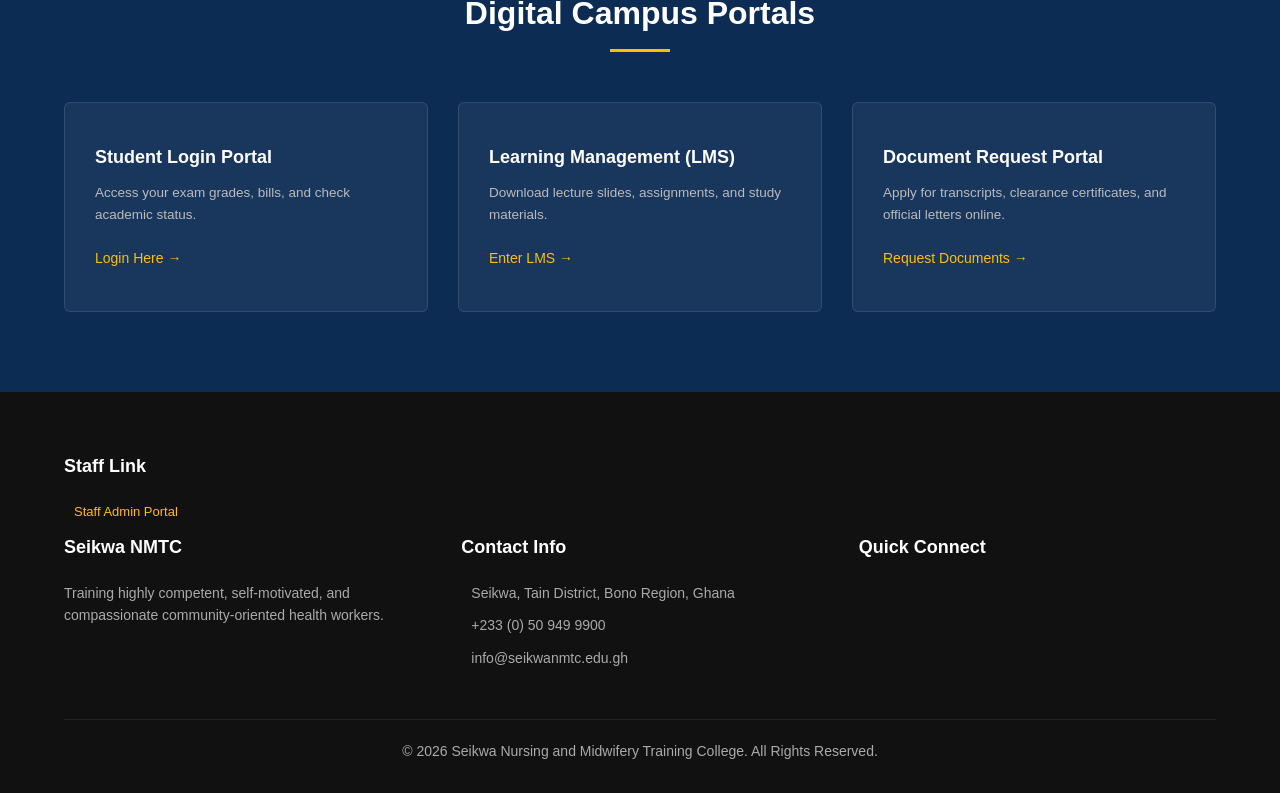
==== commit 564aec51: "Add files via upload" ====
--- a/index.html
+++ b/index.html
@@ -151,6 +151,9 @@
 
     <!-- Footer Area -->
     <footer id="contact">
+        <h3>Staff Link</h3>
+<p><a href="admin-login.html" style="color: #ffbe0b; text-decoration: none; font-size: 13px;"><i class="fa-solid fa-lock"></i> Staff Admin Portal</a></p>
+
         <div class="footer-grid">
             <div>
                 <h3>Seikwa NMTC</h3>
